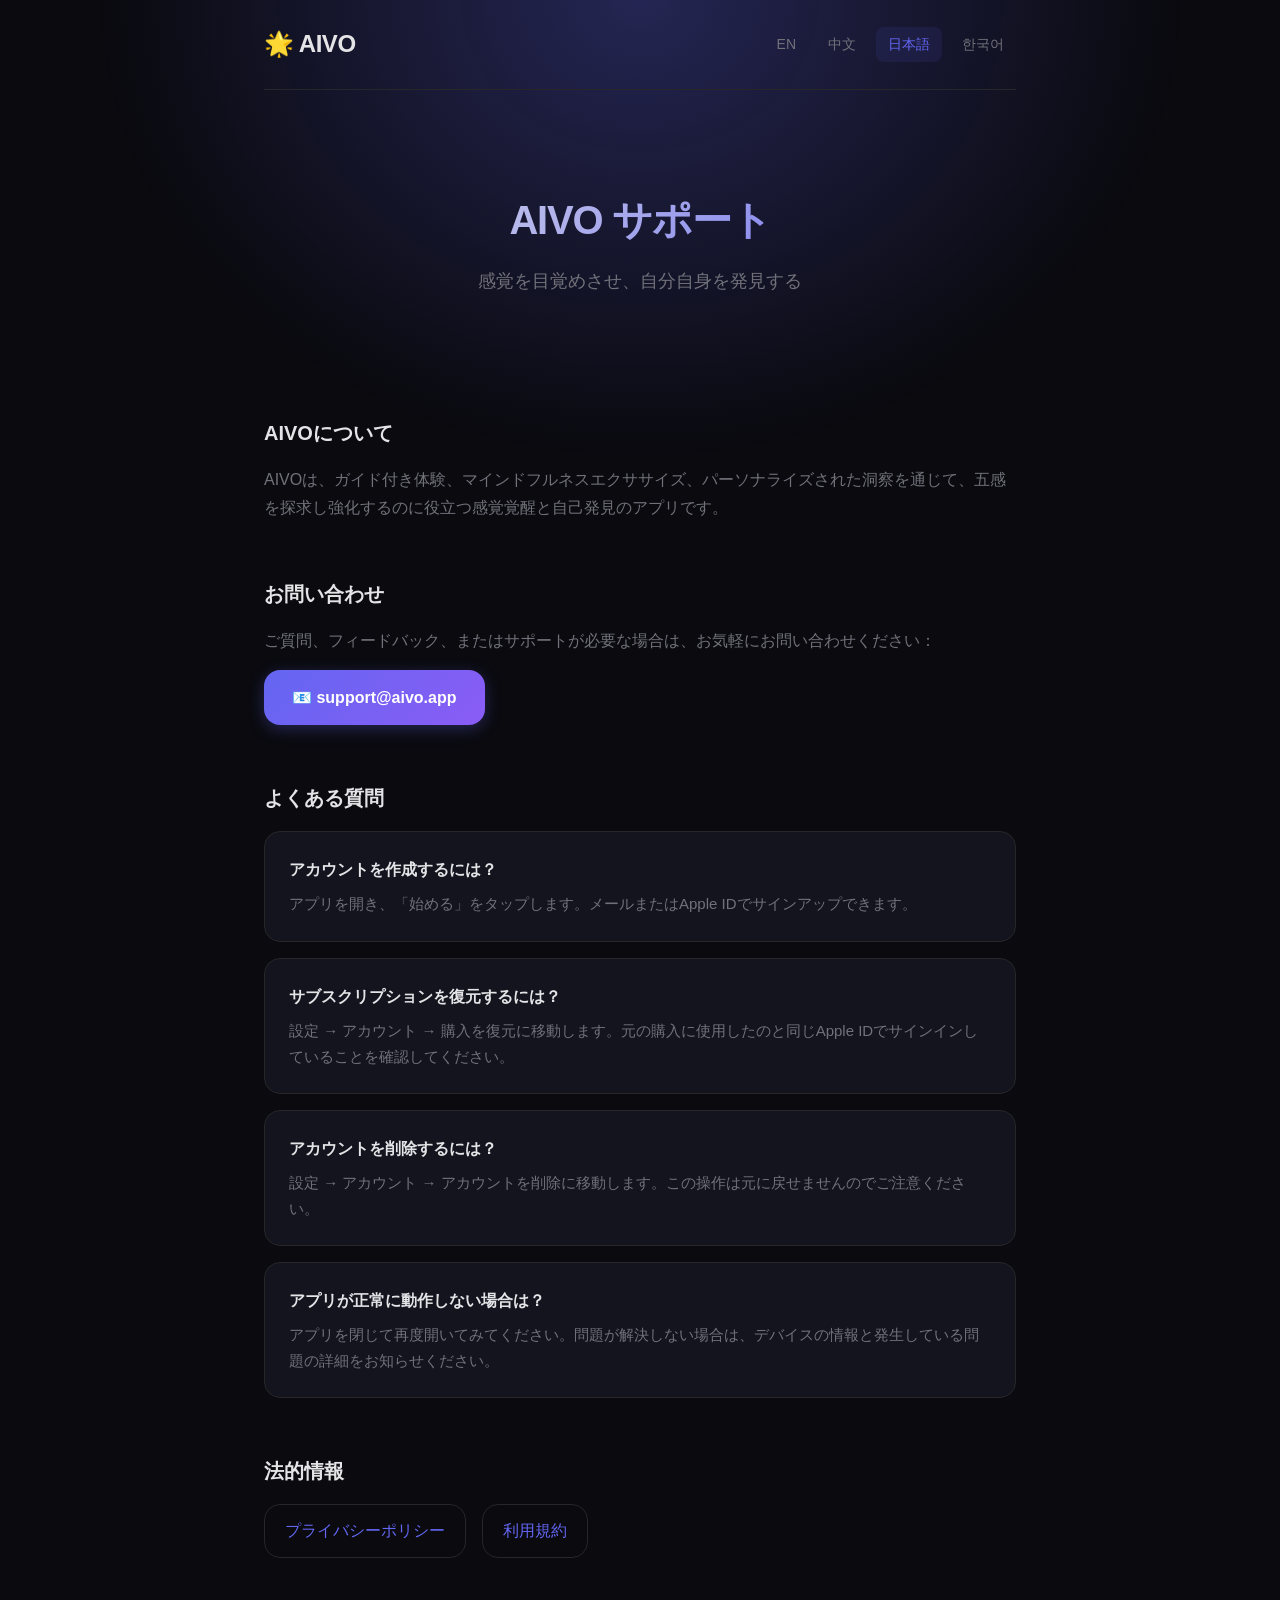
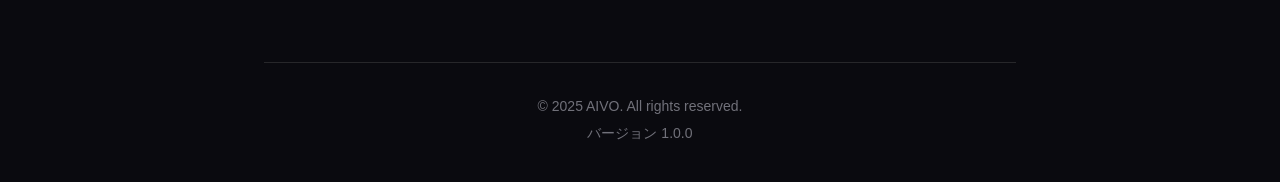
==== ja/index.html @ 56acd5a7 "Initial commit: AIVO support page" ====
<!DOCTYPE html>
<html lang="ja">
<head>
  <meta charset="UTF-8">
  <meta name="viewport" content="width=device-width, initial-scale=1.0">
  <meta name="description" content="AIVOアプリサポート - ヘルプ、FAQ、お問い合わせ情報">
  <title>AIVO - サポート</title>
  <link rel="stylesheet" href="../css/style.css">
</head>
<body>
  <div class="container">
    <header>
      <div class="logo">🌟 AIVO</div>
      <nav class="lang-switch">
        <a href="../en/">EN</a>
        <a href="../zh/">中文</a>
        <a href="../ja/" class="active">日本語</a>
        <a href="../ko/">한국어</a>
      </nav>
    </header>
    
    <main>
      <section class="hero">
        <h1>AIVO サポート</h1>
        <p class="subtitle">感覚を目覚めさせ、自分自身を発見する</p>
      </section>
      
      <section class="about">
        <h2>AIVOについて</h2>
        <p>AIVOは、ガイド付き体験、マインドフルネスエクササイズ、パーソナライズされた洞察を通じて、五感を探求し強化するのに役立つ感覚覚醒と自己発見のアプリです。</p>
      </section>
      
      <section class="contact">
        <h2>お問い合わせ</h2>
        <p>ご質問、フィードバック、またはサポートが必要な場合は、お気軽にお問い合わせください：</p>
        <a href="mailto:support@aivo.app" class="email-btn">📧 support@aivo.app</a>
      </section>
      
      <section class="faq">
        <h2>よくある質問</h2>
        
        <div class="faq-item">
          <h3>アカウントを作成するには？</h3>
          <p>アプリを開き、「始める」をタップします。メールまたはApple IDでサインアップできます。</p>
        </div>
        
        <div class="faq-item">
          <h3>サブスクリプションを復元するには？</h3>
          <p>設定 → アカウント → 購入を復元に移動します。元の購入に使用したのと同じApple IDでサインインしていることを確認してください。</p>
        </div>
        
        <div class="faq-item">
          <h3>アカウントを削除するには？</h3>
          <p>設定 → アカウント → アカウントを削除に移動します。この操作は元に戻せませんのでご注意ください。</p>
        </div>
        
        <div class="faq-item">
          <h3>アプリが正常に動作しない場合は？</h3>
          <p>アプリを閉じて再度開いてみてください。問題が解決しない場合は、デバイスの情報と発生している問題の詳細をお知らせください。</p>
        </div>
      </section>
      
      <section class="links">
        <h2>法的情報</h2>
        <div class="link-group">
          <a href="../privacy.html">プライバシーポリシー</a>
          <a href="../terms.html">利用規約</a>
        </div>
      </section>
    </main>
    
    <footer>
      <p>© 2025 AIVO. All rights reserved.</p>
      <p>バージョン 1.0.0</p>
    </footer>
  </div>
</body>
</html>
---- css/style.css ----
/* ============================================
   AIVO Support Page Styles
   Modern, Clean, Responsive Design
   ============================================ */

:root {
  --color-bg: #0a0a0f;
  --color-surface: #14141f;
  --color-primary: #6366f1;
  --color-primary-glow: rgba(99, 102, 241, 0.3);
  --color-accent: #8b5cf6;
  --color-text: #e4e4e7;
  --color-text-muted: #71717a;
  --color-border: #27272a;
  --font-main: 'SF Pro Display', -apple-system, BlinkMacSystemFont, 'Segoe UI', sans-serif;
  --radius: 16px;
  --shadow: 0 4px 24px rgba(0, 0, 0, 0.4);
}

* {
  margin: 0;
  padding: 0;
  box-sizing: border-box;
}

html {
  scroll-behavior: smooth;
}

body {
  font-family: var(--font-main);
  background: var(--color-bg);
  color: var(--color-text);
  line-height: 1.7;
  min-height: 100vh;
}

/* Background Gradient Effect */
body::before {
  content: '';
  position: fixed;
  top: 0;
  left: 0;
  right: 0;
  height: 60vh;
  background: radial-gradient(ellipse at 50% 0%, var(--color-primary-glow) 0%, transparent 60%);
  pointer-events: none;
  z-index: -1;
}

.container {
  max-width: 800px;
  margin: 0 auto;
  padding: 0 24px;
}

/* Header */
header {
  display: flex;
  justify-content: space-between;
  align-items: center;
  padding: 24px 0;
  border-bottom: 1px solid var(--color-border);
}

.logo {
  font-size: 1.5rem;
  font-weight: 700;
  letter-spacing: -0.02em;
}

.lang-switch {
  display: flex;
  gap: 8px;
}

.lang-switch a {
  color: var(--color-text-muted);
  text-decoration: none;
  padding: 6px 12px;
  border-radius: 8px;
  font-size: 0.875rem;
  transition: all 0.2s ease;
}

.lang-switch a:hover {
  color: var(--color-text);
  background: var(--color-surface);
}

.lang-switch a.active {
  color: var(--color-primary);
  background: rgba(99, 102, 241, 0.1);
}

/* Main Content */
main {
  padding: 48px 0;
}

section {
  margin-bottom: 56px;
}

.hero {
  text-align: center;
  padding: 48px 0;
}

.hero h1 {
  font-size: 2.5rem;
  font-weight: 700;
  letter-spacing: -0.03em;
  margin-bottom: 12px;
  background: linear-gradient(135deg, var(--color-text), var(--color-primary));
  -webkit-background-clip: text;
  -webkit-text-fill-color: transparent;
  background-clip: text;
}

.hero .subtitle {
  font-size: 1.125rem;
  color: var(--color-text-muted);
}

h2 {
  font-size: 1.25rem;
  font-weight: 600;
  margin-bottom: 16px;
  color: var(--color-text);
}

p {
  color: var(--color-text-muted);
  margin-bottom: 16px;
}

/* Contact Section */
.email-btn {
  display: inline-flex;
  align-items: center;
  gap: 8px;
  background: linear-gradient(135deg, var(--color-primary), var(--color-accent));
  color: white;
  text-decoration: none;
  padding: 14px 28px;
  border-radius: var(--radius);
  font-weight: 600;
  font-size: 1rem;
  transition: all 0.3s ease;
  box-shadow: 0 4px 16px var(--color-primary-glow);
}

.email-btn:hover {
  transform: translateY(-2px);
  box-shadow: 0 8px 24px var(--color-primary-glow);
}

/* FAQ Section */
.faq-item {
  background: var(--color-surface);
  border: 1px solid var(--color-border);
  border-radius: var(--radius);
  padding: 24px;
  margin-bottom: 16px;
  transition: all 0.2s ease;
}

.faq-item:hover {
  border-color: var(--color-primary);
}

.faq-item h3 {
  font-size: 1rem;
  font-weight: 600;
  margin-bottom: 8px;
  color: var(--color-text);
}

.faq-item p {
  margin-bottom: 0;
  font-size: 0.9375rem;
}

/* Links Section */
.link-group {
  display: flex;
  gap: 16px;
  flex-wrap: wrap;
}

.link-group a {
  color: var(--color-primary);
  text-decoration: none;
  padding: 12px 20px;
  border: 1px solid var(--color-border);
  border-radius: var(--radius);
  transition: all 0.2s ease;
}

.link-group a:hover {
  background: var(--color-surface);
  border-color: var(--color-primary);
}

/* Footer */
footer {
  text-align: center;
  padding: 32px 0;
  border-top: 1px solid var(--color-border);
  color: var(--color-text-muted);
  font-size: 0.875rem;
}

footer p {
  margin-bottom: 4px;
}

/* Responsive Design */
@media (max-width: 640px) {
  .container {
    padding: 0 16px;
  }
  
  .hero h1 {
    font-size: 1.875rem;
  }
  
  header {
    flex-direction: column;
    gap: 16px;
  }
  
  .lang-switch {
    flex-wrap: wrap;
    justify-content: center;
  }
  
  .link-group {
    flex-direction: column;
  }
  
  .link-group a {
    text-align: center;
  }
}

/* Animation */
@keyframes fadeIn {
  from {
    opacity: 0;
    transform: translateY(20px);
  }
  to {
    opacity: 1;
    transform: translateY(0);
  }
}

section {
  animation: fadeIn 0.6s ease-out forwards;
  opacity: 0;
}

section:nth-child(1) { animation-delay: 0.1s; }
section:nth-child(2) { animation-delay: 0.2s; }
section:nth-child(3) { animation-delay: 0.3s; }
section:nth-child(4) { animation-delay: 0.4s; }
section:nth-child(5) { animation-delay: 0.5s; }
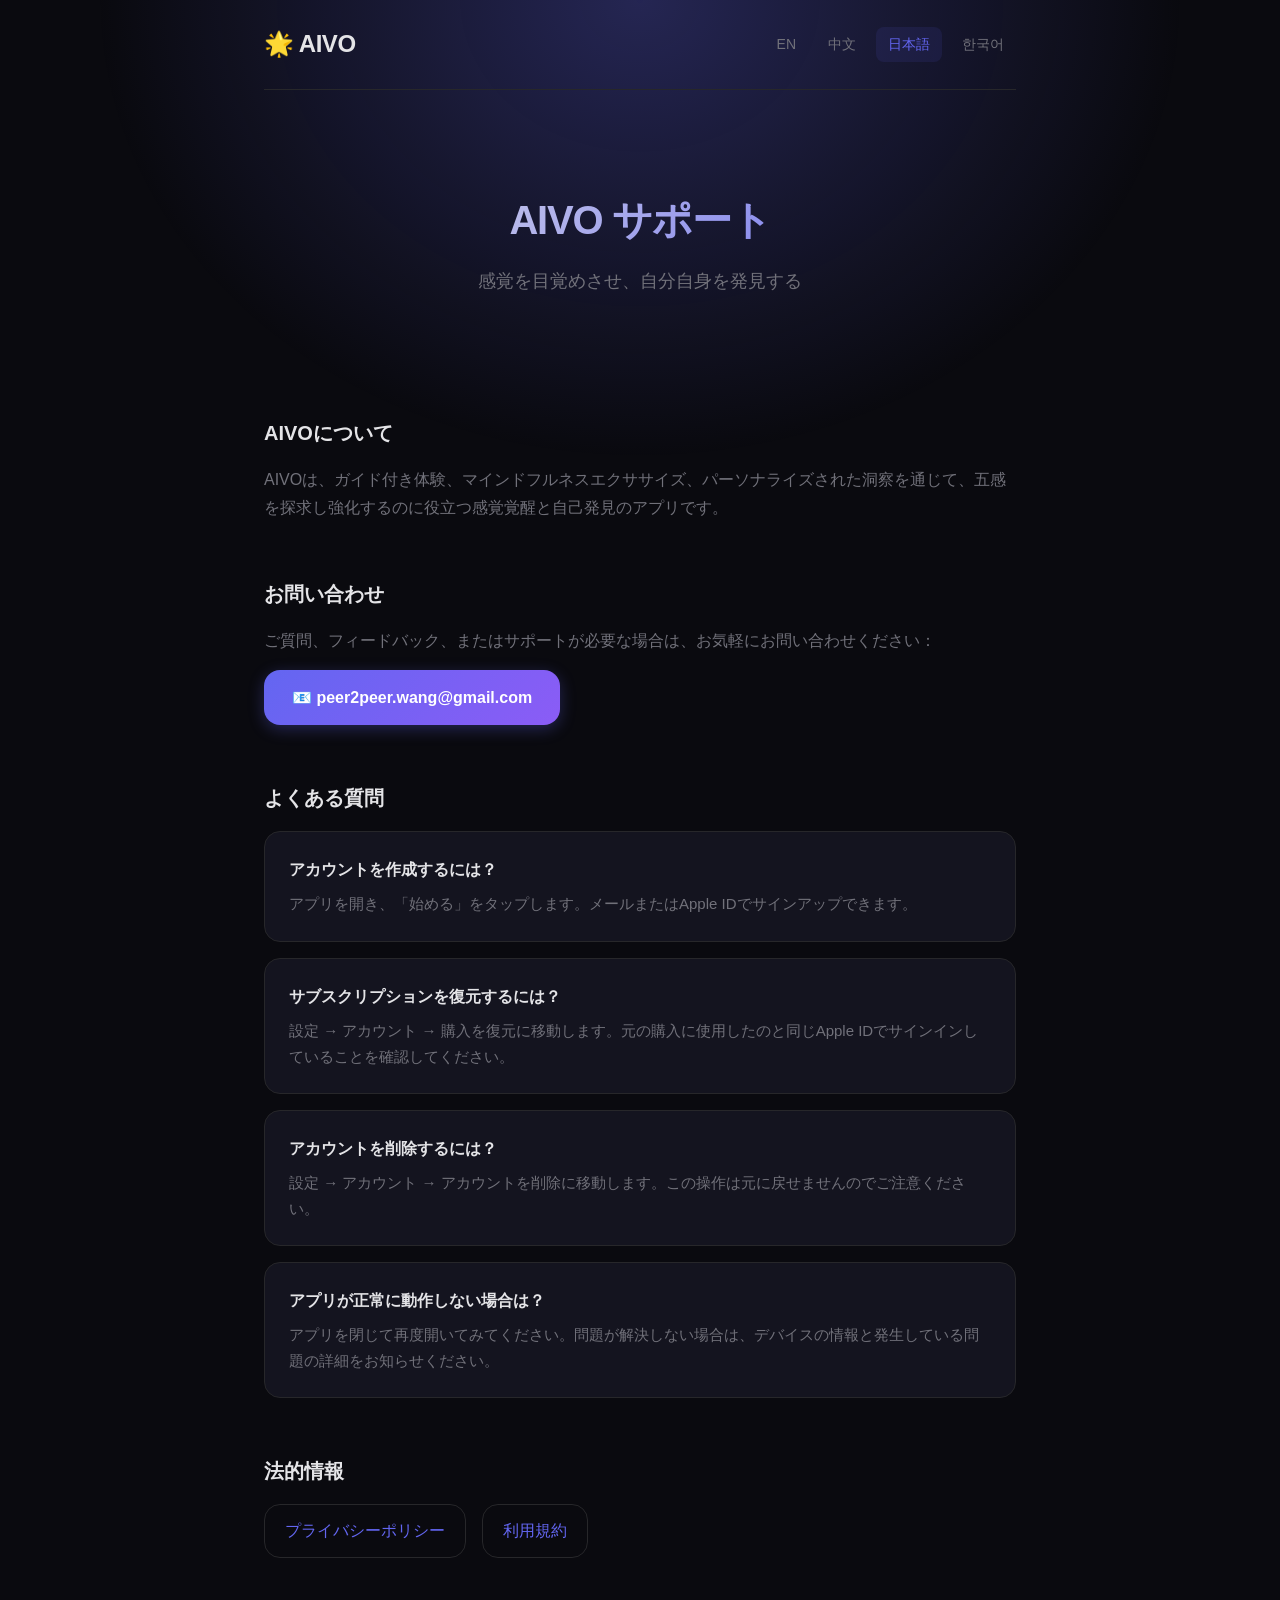
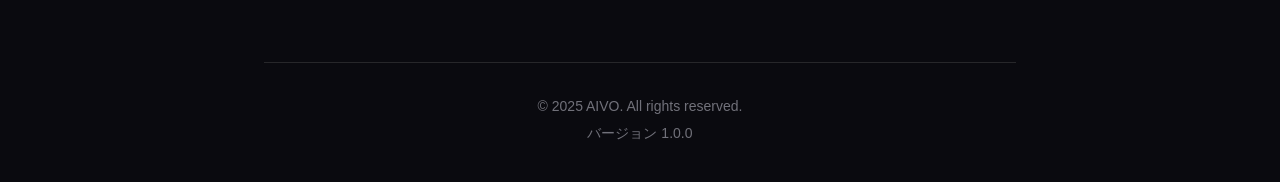
==== commit c9aa792c: "Update contact email to peer2peer.wang@gmail.com" ====
--- a/ja/index.html
+++ b/ja/index.html
@@ -33,7 +33,7 @@
       <section class="contact">
         <h2>お問い合わせ</h2>
         <p>ご質問、フィードバック、またはサポートが必要な場合は、お気軽にお問い合わせください：</p>
-        <a href="mailto:support@aivo.app" class="email-btn">📧 support@aivo.app</a>
+        <a href="mailto:peer2peer.wang@gmail.com" class="email-btn">📧 peer2peer.wang@gmail.com</a>
       </section>
       
       <section class="faq">
